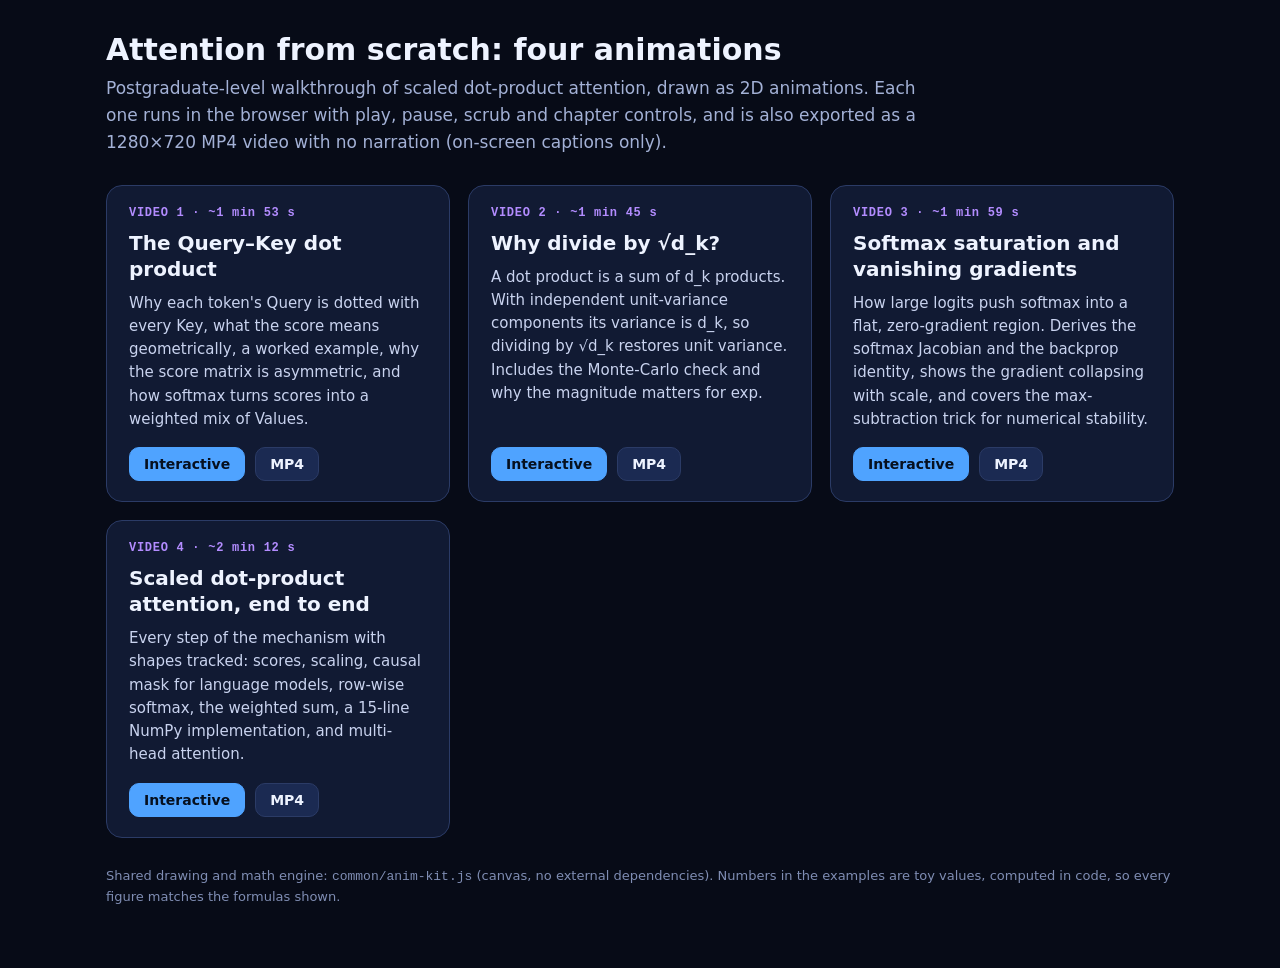
==== index.html @ 8b5efea0 "Add four 2D canvas animations on scaled dot-product attention Interactive, dependency-free animation" ====
<!doctype html>
<html lang="en">
<head>
<meta charset="utf-8">
<meta name="viewport" content="width=device-width, initial-scale=1">
<title>Attention from Scratch · Four Animations</title>
<style>
  :root { color-scheme: dark; }
  * { box-sizing: border-box; }
  body { margin: 0; background: #070b17; color: #eef3ff; font-family: Inter, "Segoe UI", system-ui, -apple-system, Helvetica, Arial, sans-serif; }
  .wrap { max-width: 1100px; margin: 0 auto; padding: 32px 16px 48px; }
  h1 { font-size: 30px; margin: 0 0 8px; }
  p.lead { color: #a3b1d6; font-size: 17px; line-height: 1.6; margin: 0 0 28px; max-width: 820px; }
  .grid { display: grid; grid-template-columns: repeat(auto-fit, minmax(300px, 1fr)); gap: 18px; }
  .card { background: #111a33; border: 1px solid #2b3b66; border-radius: 16px; padding: 20px 22px; display: flex; flex-direction: column; gap: 10px; }
  .tag { font: 700 12px ui-monospace, Menlo, Consolas, monospace; color: #b38cff; letter-spacing: .06em; }
  .card h2 { font-size: 20px; margin: 0; line-height: 1.3; }
  .card p { margin: 0; color: #c9d3ef; font-size: 15px; line-height: 1.55; flex: 1; }
  .links { display: flex; gap: 10px; flex-wrap: wrap; margin-top: 6px; }
  .links a { text-decoration: none; font-weight: 600; font-size: 14px; padding: 8px 14px; border-radius: 10px; border: 1px solid #2b3b66; color: #eef3ff; background: #1b2a52; }
  .links a.primary { background: #4fa3ff; color: #06101f; border-color: #4fa3ff; }
  .links a:hover { filter: brightness(1.12); }
  .meta { color: #7f8db3; font-size: 13px; margin-top: 28px; line-height: 1.6; }
</style>
</head>
<body>
<div class="wrap">
  <h1>Attention from scratch: four animations</h1>
  <p class="lead">Postgraduate-level walkthrough of scaled dot-product attention, drawn as 2D animations. Each one runs in the browser with play, pause, scrub and chapter controls, and is also exported as a 1280×720 MP4 video with no narration (on-screen captions only).</p>
  <div class="grid">
    <div class="card">
      <span class="tag">VIDEO 1 · ~1 min 53 s</span>
      <h2>The Query–Key dot product</h2>
      <p>Why each token's Query is dotted with every Key, what the score means geometrically, a worked example, why the score matrix is asymmetric, and how softmax turns scores into a weighted mix of Values.</p>
      <div class="links"><a class="primary" href="videos/01-query-key-dot-product.html">Interactive</a><a href="exports/01-query-key-dot-product.mp4">MP4</a></div>
    </div>
    <div class="card">
      <span class="tag">VIDEO 2 · ~1 min 45 s</span>
      <h2>Why divide by √d_k?</h2>
      <p>A dot product is a sum of d_k products. With independent unit-variance components its variance is d_k, so dividing by √d_k restores unit variance. Includes the Monte-Carlo check and why the magnitude matters for exp.</p>
      <div class="links"><a class="primary" href="videos/02-scaling-sqrt-dk.html">Interactive</a><a href="exports/02-scaling-sqrt-dk.mp4">MP4</a></div>
    </div>
    <div class="card">
      <span class="tag">VIDEO 3 · ~1 min 59 s</span>
      <h2>Softmax saturation and vanishing gradients</h2>
      <p>How large logits push softmax into a flat, zero-gradient region. Derives the softmax Jacobian and the backprop identity, shows the gradient collapsing with scale, and covers the max-subtraction trick for numerical stability.</p>
      <div class="links"><a class="primary" href="videos/03-softmax-saturation.html">Interactive</a><a href="exports/03-softmax-saturation.mp4">MP4</a></div>
    </div>
    <div class="card">
      <span class="tag">VIDEO 4 · ~2 min 12 s</span>
      <h2>Scaled dot-product attention, end to end</h2>
      <p>Every step of the mechanism with shapes tracked: scores, scaling, causal mask for language models, row-wise softmax, the weighted sum, a 15-line NumPy implementation, and multi-head attention.</p>
      <div class="links"><a class="primary" href="videos/04-scaled-dot-product-attention.html">Interactive</a><a href="exports/04-scaled-dot-product-attention.mp4">MP4</a></div>
    </div>
  </div>
  <p class="meta">Shared drawing and math engine: <code>common/anim-kit.js</code> (canvas, no external dependencies). Numbers in the examples are toy values, computed in code, so every figure matches the formulas shown.</p>
</div>
</body>
</html>
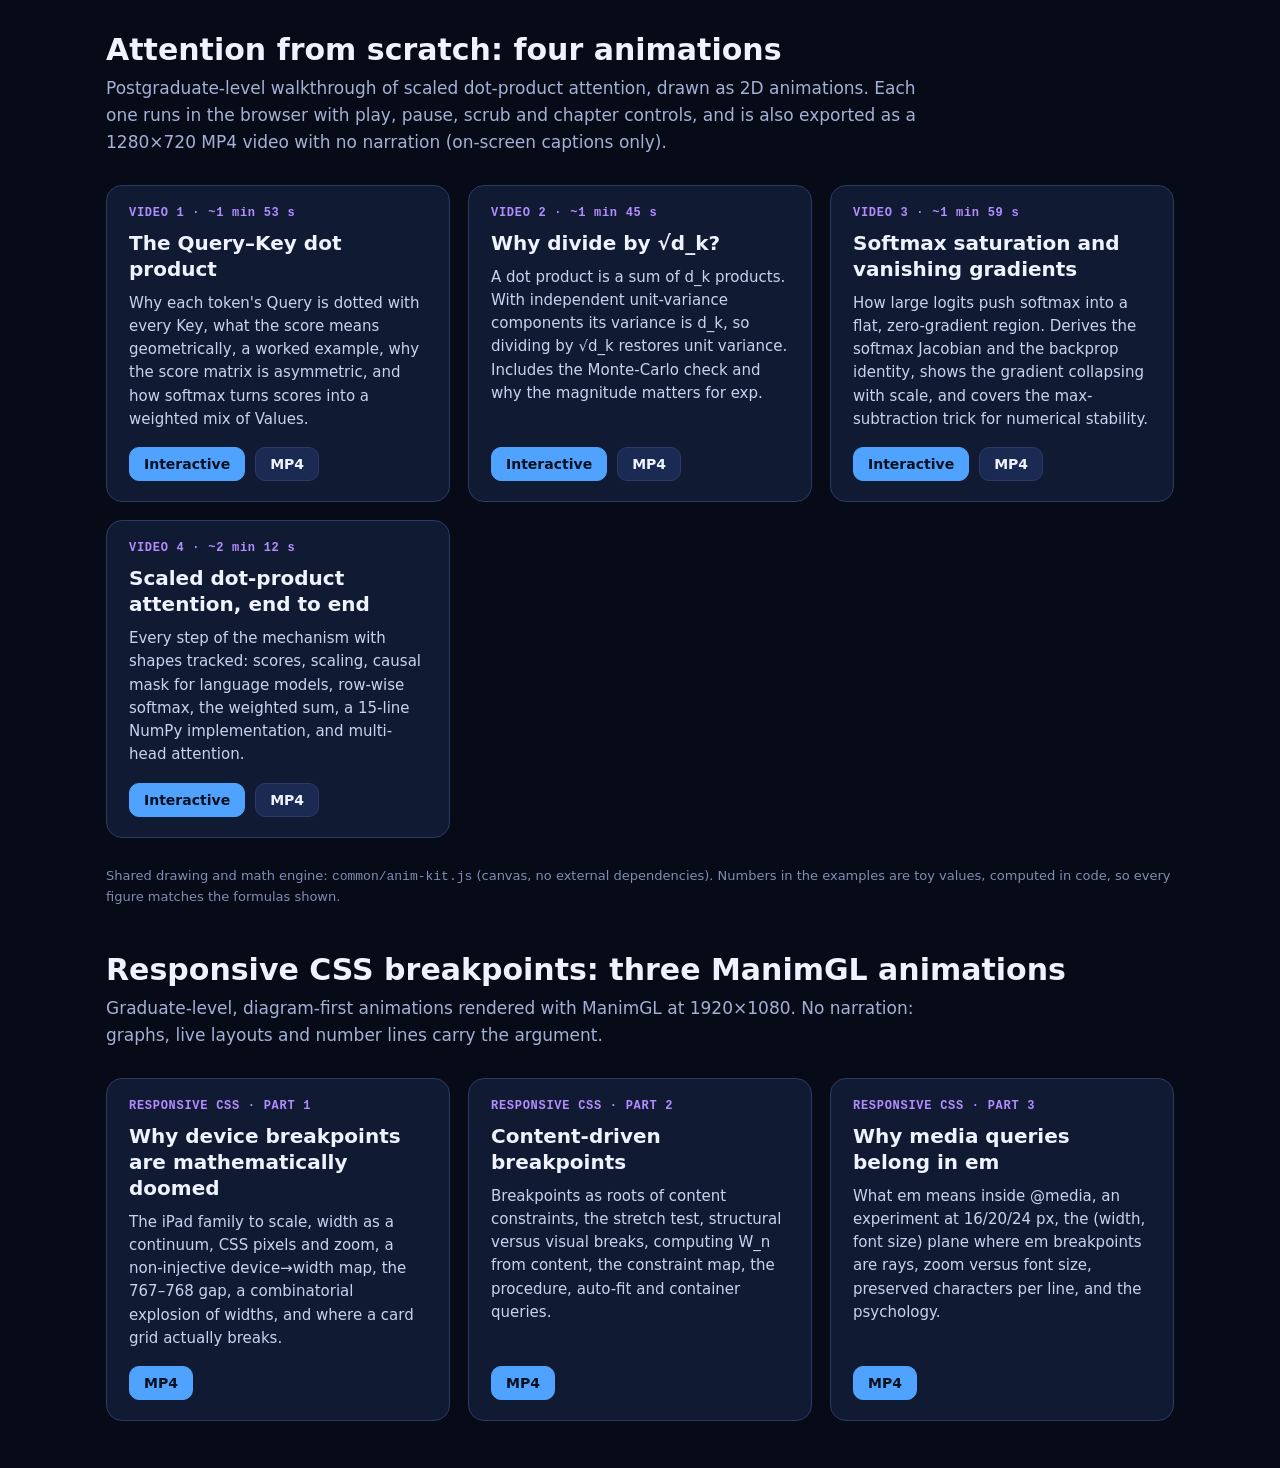
==== commit 6d4ab3e4: "Add ManimGL series on responsive CSS breakpoints (scenes, kit, render script) Three graduate-level a" ====
--- a/index.html
+++ b/index.html
@@ -54,6 +54,28 @@
     </div>
   </div>
   <p class="meta">Shared drawing and math engine: <code>common/anim-kit.js</code> (canvas, no external dependencies). Numbers in the examples are toy values, computed in code, so every figure matches the formulas shown.</p>
+  <h1 style="margin-top:44px">Responsive CSS breakpoints: three ManimGL animations</h1>
+  <p class="lead">Graduate-level, diagram-first animations rendered with ManimGL at 1920×1080. No narration: graphs, live layouts and number lines carry the argument.</p>
+  <div class="grid">
+    <div class="card">
+      <span class="tag">RESPONSIVE CSS · PART 1</span>
+      <h2>Why device breakpoints are mathematically doomed</h2>
+      <p>The iPad family to scale, width as a continuum, CSS pixels and zoom, a non-injective device→width map, the 767–768 gap, a combinatorial explosion of widths, and where a card grid actually breaks.</p>
+      <div class="links"><a class="primary" href="responsive-css/exports/01-device-breakpoints-are-doomed.mp4">MP4</a></div>
+    </div>
+    <div class="card">
+      <span class="tag">RESPONSIVE CSS · PART 2</span>
+      <h2>Content-driven breakpoints</h2>
+      <p>Breakpoints as roots of content constraints, the stretch test, structural versus visual breaks, computing W_n from content, the constraint map, the procedure, auto-fit and container queries.</p>
+      <div class="links"><a class="primary" href="responsive-css/exports/02-content-driven-breakpoints.mp4">MP4</a></div>
+    </div>
+    <div class="card">
+      <span class="tag">RESPONSIVE CSS · PART 3</span>
+      <h2>Why media queries belong in em</h2>
+      <p>What em means inside @media, an experiment at 16/20/24 px, the (width, font size) plane where em breakpoints are rays, zoom versus font size, preserved characters per line, and the psychology.</p>
+      <div class="links"><a class="primary" href="responsive-css/exports/03-em-media-queries.mp4">MP4</a></div>
+    </div>
+  </div>
 </div>
 </body>
 </html>
